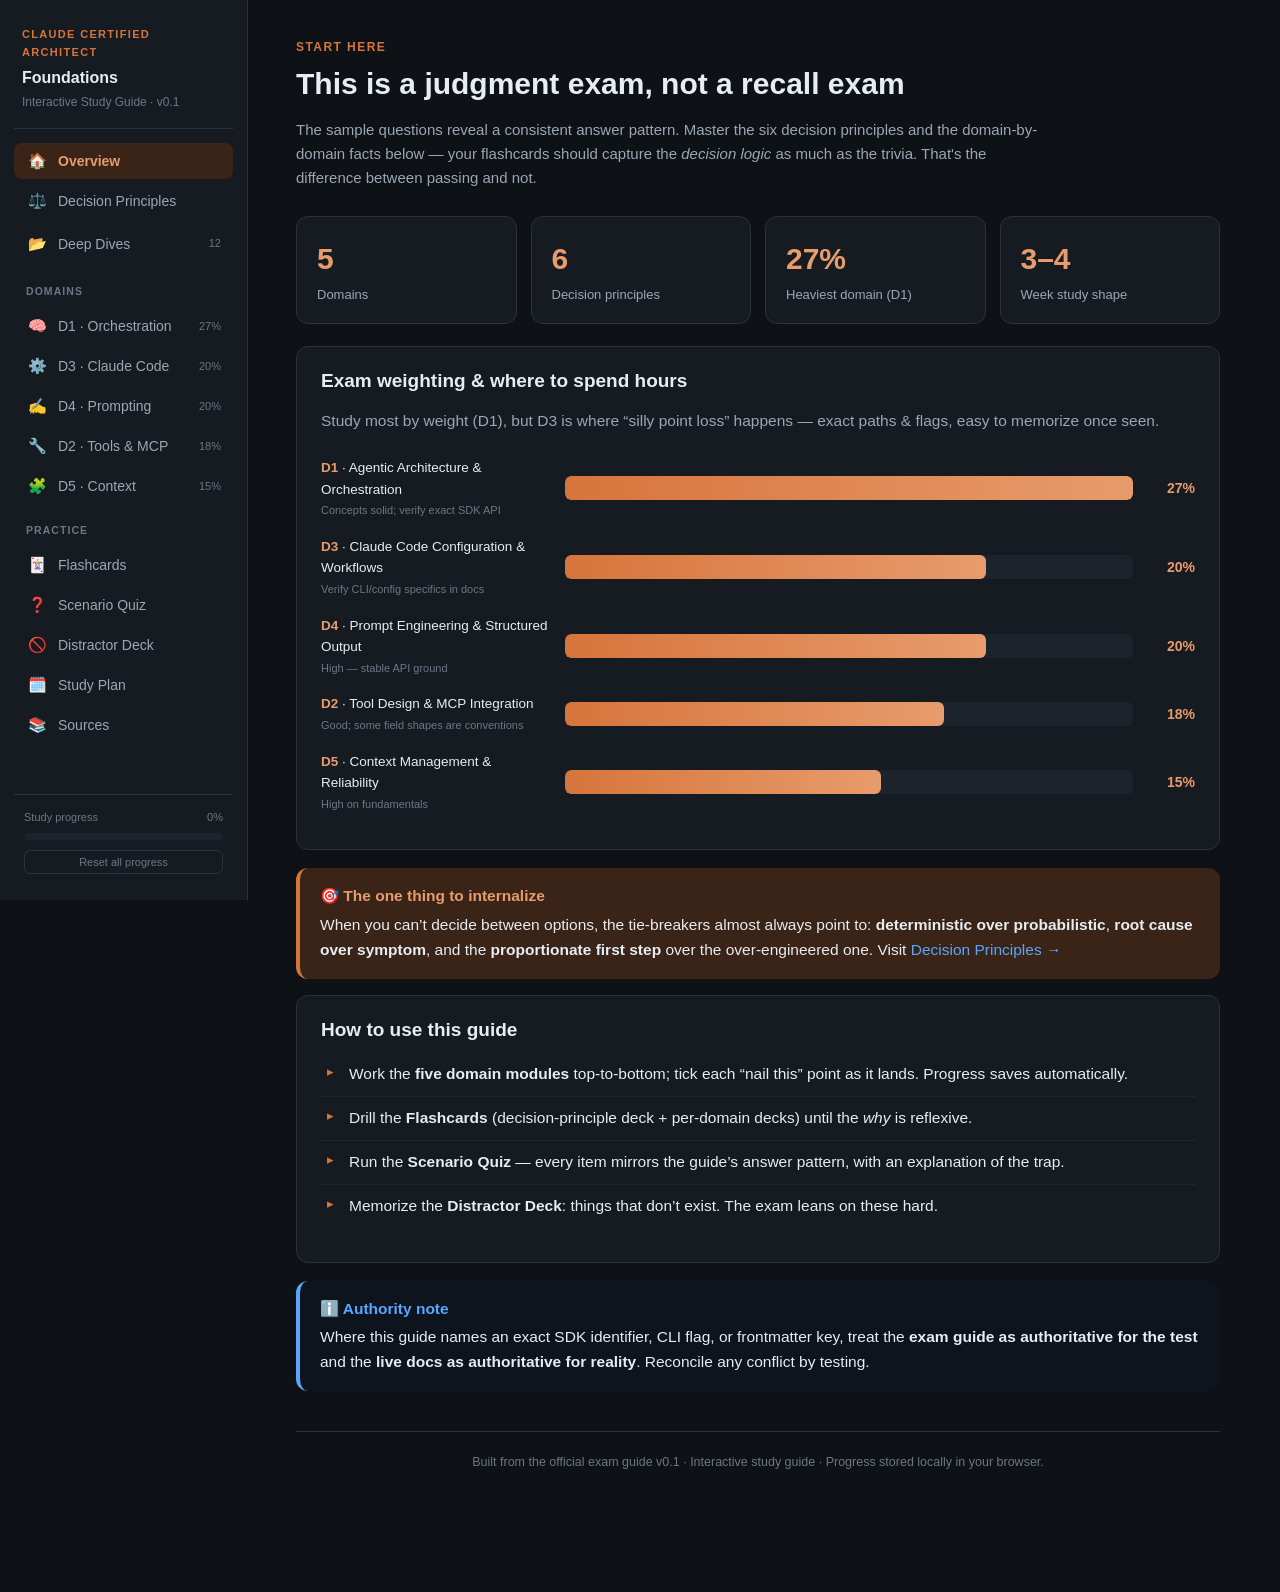
==== index.html @ 4b41d359 "Interactive CCA Foundations study guide + 12 deep-dive pages Single-page guide (overview, 6 decision" ====
<!DOCTYPE html>
<html lang="en">
<head>
<meta charset="UTF-8">
<meta name="viewport" content="width=device-width, initial-scale=1.0">
<title>Claude Certified Architect — Foundations · Interactive Study Guide</title>
<style>
  :root{
    --bg:#0e1116; --panel:#161b22; --panel-2:#1c232d; --border:#2a323d;
    --txt:#e6edf3; --muted:#9aa7b5; --dim:#6b7785;
    --accent:#d6753b; --accent-2:#e89b6c; --accent-soft:#3a2417;
    --good:#3fb950; --good-soft:#12251a; --bad:#f85149; --bad-soft:#2a1416;
    --blue:#58a6ff; --purple:#bc8cff; --yellow:#e3b341;
    --radius:12px; --shadow:0 8px 30px rgba(0,0,0,.35);
    --mono:ui-monospace,"SF Mono",Menlo,Consolas,monospace;
    --sans:-apple-system,BlinkMacSystemFont,"Segoe UI",Roboto,Helvetica,Arial,sans-serif;
  }
  *{box-sizing:border-box}
  html{scroll-behavior:smooth}
  body{margin:0;background:var(--bg);color:var(--txt);font-family:var(--sans);line-height:1.6;font-size:15.5px}
  code,kbd{font-family:var(--mono);font-size:.86em;background:var(--panel-2);border:1px solid var(--border);
    padding:1px 6px;border-radius:6px;color:var(--accent-2)}
  a{color:var(--blue);text-decoration:none}
  a:hover{text-decoration:underline}
  h1,h2,h3{line-height:1.25;margin:0}

  /* ---------- Layout ---------- */
  .wrap{display:grid;grid-template-columns:248px 1fr;min-height:100vh}
  /* Sidebar */
  .sidebar{position:sticky;top:0;height:100vh;overflow-y:auto;background:var(--panel);
    border-right:1px solid var(--border);padding:22px 14px;display:flex;flex-direction:column;gap:4px}
  .brand{padding:4px 8px 16px;border-bottom:1px solid var(--border);margin-bottom:10px}
  .brand .k{font-size:11px;letter-spacing:.12em;text-transform:uppercase;color:var(--accent);font-weight:700}
  .brand .t{font-size:16px;font-weight:700;margin-top:4px}
  .brand .s{font-size:12px;color:var(--dim);margin-top:2px}
  .navbtn{display:flex;align-items:center;gap:10px;width:100%;text-align:left;background:none;border:none;
    color:var(--muted);padding:9px 12px;border-radius:8px;cursor:pointer;font-size:14px;font-family:inherit;
    transition:.15s}
  .navbtn:hover{background:var(--panel-2);color:var(--txt)}
  .navbtn.active{background:var(--accent-soft);color:var(--accent-2);font-weight:600}
  .navbtn .ic{width:22px;text-align:center;font-size:15px}
  .navbtn .wt{margin-left:auto;font-size:11px;color:var(--dim);font-variant-numeric:tabular-nums}
  .navgroup{font-size:10.5px;letter-spacing:.1em;text-transform:uppercase;color:var(--dim);
    padding:14px 12px 4px;font-weight:700}
  .progress-mini{margin-top:auto;padding:14px 10px 4px;border-top:1px solid var(--border)}
  .progress-mini .lbl{font-size:11px;color:var(--dim);display:flex;justify-content:space-between;margin-bottom:6px}
  .bar{height:7px;background:var(--panel-2);border-radius:99px;overflow:hidden}
  .bar > i{display:block;height:100%;width:0;background:linear-gradient(90deg,var(--accent),var(--accent-2));
    border-radius:99px;transition:width .4s}
  .resetbtn{margin-top:10px;width:100%;font-size:11px;color:var(--dim);background:none;border:1px solid var(--border);
    border-radius:6px;padding:5px;cursor:pointer}
  .resetbtn:hover{color:var(--bad);border-color:var(--bad)}

  /* Main */
  .main{padding:38px 48px 120px;max-width:1020px}
  .view{display:none;animation:fade .25s ease}
  .view.active{display:block}
  @keyframes fade{from{opacity:0;transform:translateY(6px)}to{opacity:1;transform:none}}

  .pagehead{margin-bottom:26px}
  .pagehead .eyebrow{color:var(--accent);font-size:12px;font-weight:700;letter-spacing:.12em;text-transform:uppercase}
  .pagehead h1{font-size:30px;margin:8px 0 6px}
  .pagehead p{color:var(--muted);max-width:760px;font-size:15px}

  .card{background:var(--panel);border:1px solid var(--border);border-radius:var(--radius);padding:22px 24px;margin-bottom:18px}
  .card h2{font-size:19px;margin-bottom:4px}
  .card h3{font-size:15px;margin:18px 0 8px;color:var(--accent-2)}
  .card p{color:var(--txt)}
  .lead{color:var(--muted)!important}

  ul.clean{list-style:none;padding:0;margin:12px 0}
  ul.clean li{padding:9px 0 9px 28px;position:relative;border-bottom:1px solid rgba(42,50,61,.5)}
  ul.clean li:last-child{border-bottom:none}
  ul.clean li::before{content:"▸";position:absolute;left:6px;color:var(--accent);font-size:13px;top:9px}

  .tag{display:inline-block;font-size:11px;font-weight:700;padding:3px 9px;border-radius:99px;
    text-transform:uppercase;letter-spacing:.04em;vertical-align:middle}
  .tag.good{background:var(--good-soft);color:var(--good)}
  .tag.bad{background:var(--bad-soft);color:var(--bad)}
  .tag.acc{background:var(--accent-soft);color:var(--accent-2)}
  .tag.blue{background:#10243d;color:var(--blue)}

  /* Hero / home */
  .hero-grid{display:grid;grid-template-columns:repeat(auto-fit,minmax(200px,1fr));gap:14px;margin:22px 0}
  .stat{background:var(--panel);border:1px solid var(--border);border-radius:var(--radius);padding:18px 20px}
  .stat .n{font-size:30px;font-weight:800;color:var(--accent-2)}
  .stat .l{color:var(--muted);font-size:13px;margin-top:2px}

  /* weighting bars */
  .weights{margin:6px 0}
  .wrow{display:grid;grid-template-columns:230px 1fr 48px;align-items:center;gap:14px;padding:8px 0}
  .wrow .name{font-size:13.5px}
  .wrow .name b{color:var(--accent-2)}
  .wbar{height:24px;background:var(--panel-2);border-radius:6px;overflow:hidden;position:relative}
  .wbar > i{display:block;height:100%;background:linear-gradient(90deg,var(--accent),var(--accent-2));border-radius:6px}
  .wrow .pct{text-align:right;font-weight:700;color:var(--accent-2);font-variant-numeric:tabular-nums;font-size:14px}
  .conf{font-size:11px;color:var(--dim);margin-top:2px}

  /* callouts */
  .callout{border-radius:var(--radius);padding:16px 18px 16px 20px;margin:16px 0;border-left:4px solid;position:relative}
  .callout .h{font-weight:700;margin-bottom:4px;display:flex;align-items:center;gap:8px}
  .callout.tip{background:var(--good-soft);border-color:var(--good)}
  .callout.tip .h{color:var(--good)}
  .callout.warn{background:var(--bad-soft);border-color:var(--bad)}
  .callout.warn .h{color:var(--bad)}
  .callout.note{background:#10243d33;border-color:var(--blue)}
  .callout.note .h{color:var(--blue)}
  .callout.key{background:var(--accent-soft);border-color:var(--accent)}
  .callout.key .h{color:var(--accent-2)}

  /* principle cards */
  .principle{display:flex;gap:16px;background:var(--panel);border:1px solid var(--border);border-radius:var(--radius);
    padding:18px 20px;margin-bottom:14px;transition:.18s;cursor:default}
  .principle:hover{border-color:var(--accent);transform:translateX(3px)}
  .principle .num{flex:none;width:42px;height:42px;border-radius:11px;background:var(--accent-soft);color:var(--accent-2);
    display:grid;place-items:center;font-weight:800;font-size:18px}
  .principle .body h3{font-size:16px;margin-bottom:5px}
  .principle .body p{color:var(--muted);font-size:14px}
  .principle .body .vs{margin-top:8px;font-size:13px}
  .vs .y{color:var(--good)}.vs .n{color:var(--bad)}

  /* checkbox list */
  .check{display:flex;align-items:flex-start;gap:11px;padding:11px 14px;border-radius:9px;cursor:pointer;
    transition:.12s;border:1px solid transparent}
  .check:hover{background:var(--panel-2)}
  .check input{appearance:none;width:19px;height:19px;border:2px solid var(--border);border-radius:5px;flex:none;
    margin-top:2px;cursor:pointer;position:relative;transition:.15s}
  .check input:checked{background:var(--accent);border-color:var(--accent)}
  .check input:checked::after{content:"✓";position:absolute;color:#fff;font-size:13px;font-weight:800;
    left:2.5px;top:-2px}
  .check span{font-size:14px}
  .check input:checked ~ span{color:var(--dim);text-decoration:line-through}

  /* Flashcards */
  .fc-stage{perspective:1600px;margin:18px auto;max-width:640px}
  .fc{position:relative;height:300px;cursor:pointer;transition:transform .5s;transform-style:preserve-3d}
  .fc.flipped{transform:rotateY(180deg)}
  .fc .face{position:absolute;inset:0;backface-visibility:hidden;border-radius:16px;padding:30px;
    display:flex;flex-direction:column;justify-content:center;border:1px solid var(--border);box-shadow:var(--shadow)}
  .fc .front{background:var(--panel)}
  .fc .back{background:linear-gradient(160deg,var(--panel-2),#13211c);transform:rotateY(180deg)}
  .fc .qlabel{font-size:11px;letter-spacing:.12em;text-transform:uppercase;font-weight:700;margin-bottom:14px}
  .fc .front .qlabel{color:var(--accent)}
  .fc .back .qlabel{color:var(--good)}
  .fc .qtext{font-size:19px;font-weight:600}
  .fc .atext{font-size:16.5px;color:var(--txt)}
  .fc .hint{position:absolute;bottom:16px;right:22px;font-size:11px;color:var(--dim)}
  .fc-controls{display:flex;align-items:center;justify-content:center;gap:14px;margin-top:18px}
  .fc-controls button{background:var(--panel);border:1px solid var(--border);color:var(--txt);
    padding:9px 18px;border-radius:9px;cursor:pointer;font-size:14px;font-family:inherit;transition:.15s}
  .fc-controls button:hover{border-color:var(--accent);color:var(--accent-2)}
  .fc-counter{font-variant-numeric:tabular-nums;color:var(--muted);font-size:14px;min-width:70px;text-align:center}
  .deck-picker{display:flex;flex-wrap:wrap;gap:8px;margin-bottom:6px;justify-content:center}
  .deck-picker button{background:var(--panel-2);border:1px solid var(--border);color:var(--muted);
    padding:6px 14px;border-radius:99px;cursor:pointer;font-size:13px;font-family:inherit}
  .deck-picker button.active{background:var(--accent-soft);color:var(--accent-2);border-color:var(--accent)}

  /* Quiz */
  .q{background:var(--panel);border:1px solid var(--border);border-radius:var(--radius);padding:20px 22px;margin-bottom:16px}
  .q .scenario{font-size:11px;color:var(--accent);font-weight:700;letter-spacing:.06em;text-transform:uppercase;margin-bottom:8px}
  .q .stem{font-size:15.5px;font-weight:600;margin-bottom:14px}
  .opt{display:block;width:100%;text-align:left;background:var(--panel-2);border:1px solid var(--border);
    color:var(--txt);padding:12px 16px;border-radius:9px;margin-bottom:9px;cursor:pointer;font-size:14px;
    font-family:inherit;transition:.13s}
  .opt:hover{border-color:var(--accent)}
  .opt.correct{background:var(--good-soft);border-color:var(--good);color:#9be0a8}
  .opt.wrong{background:var(--bad-soft);border-color:var(--bad);color:#f3a39e}
  .opt:disabled{cursor:default}
  .explain{margin-top:10px;padding:13px 16px;border-radius:9px;background:var(--accent-soft);
    border-left:3px solid var(--accent);font-size:13.5px;color:var(--accent-2);display:none}
  .explain.show{display:block}
  .explain b{color:var(--txt)}
  .quiz-score{position:sticky;top:14px;z-index:5;background:var(--panel);border:1px solid var(--accent);
    border-radius:10px;padding:10px 18px;display:inline-block;font-weight:700;margin-bottom:18px}

  /* table */
  table{width:100%;border-collapse:collapse;margin:12px 0;font-size:14px}
  th,td{text-align:left;padding:10px 12px;border-bottom:1px solid var(--border)}
  th{color:var(--dim);font-size:11px;text-transform:uppercase;letter-spacing:.06em}
  tbody tr:hover{background:var(--panel-2)}

  .src{display:flex;gap:12px;align-items:center;padding:11px 0;border-bottom:1px solid var(--border)}
  .src:last-child{border:none}
  .src .ic{font-size:18px}
  .src .meta{font-size:12px;color:var(--dim)}

  .footer{color:var(--dim);font-size:12.5px;text-align:center;margin-top:40px;padding-top:20px;border-top:1px solid var(--border)}

  .pill{display:inline-block;background:var(--panel-2);border:1px solid var(--border);border-radius:99px;
    padding:3px 11px;font-size:12px;color:var(--muted);margin:3px 4px 3px 0}

  @media(max-width:840px){
    .wrap{grid-template-columns:1fr}
    .sidebar{position:static;height:auto;flex-direction:row;flex-wrap:wrap;border-right:none;border-bottom:1px solid var(--border)}
    .brand,.progress-mini{width:100%}
    .progress-mini{margin-top:10px}
    .main{padding:24px 20px 80px}
  }
</style>
</head>
<body>
<div class="wrap">
  <!-- ============ SIDEBAR ============ -->
  <nav class="sidebar">
    <div class="brand">
      <div class="k">Claude Certified Architect</div>
      <div class="t">Foundations</div>
      <div class="s">Interactive Study Guide · v0.1</div>
    </div>

    <button class="navbtn active" data-view="home"><span class="ic">🏠</span> Overview</button>
    <button class="navbtn" data-view="principles"><span class="ic">⚖️</span> Decision Principles</button>
    <a class="navbtn" href="deep-dives.html"><span class="ic">📂</span> Deep Dives <span class="wt">12</span></a>

    <div class="navgroup">Domains</div>
    <button class="navbtn" data-view="d1"><span class="ic">🧠</span> D1 · Orchestration <span class="wt">27%</span></button>
    <button class="navbtn" data-view="d3"><span class="ic">⚙️</span> D3 · Claude Code <span class="wt">20%</span></button>
    <button class="navbtn" data-view="d4"><span class="ic">✍️</span> D4 · Prompting <span class="wt">20%</span></button>
    <button class="navbtn" data-view="d2"><span class="ic">🔧</span> D2 · Tools &amp; MCP <span class="wt">18%</span></button>
    <button class="navbtn" data-view="d5"><span class="ic">🧩</span> D5 · Context <span class="wt">15%</span></button>

    <div class="navgroup">Practice</div>
    <button class="navbtn" data-view="flash"><span class="ic">🃏</span> Flashcards</button>
    <button class="navbtn" data-view="quiz"><span class="ic">❓</span> Scenario Quiz</button>
    <button class="navbtn" data-view="distractors"><span class="ic">🚫</span> Distractor Deck</button>
    <button class="navbtn" data-view="plan"><span class="ic">🗓️</span> Study Plan</button>
    <button class="navbtn" data-view="sources"><span class="ic">📚</span> Sources</button>

    <div class="progress-mini">
      <div class="lbl"><span>Study progress</span><span id="pctText">0%</span></div>
      <div class="bar"><i id="progBar"></i></div>
      <button class="resetbtn" id="resetBtn">Reset all progress</button>
    </div>
  </nav>

  <!-- ============ MAIN ============ -->
  <main class="main">

    <!-- ===== HOME ===== -->
    <section class="view active" id="view-home">
      <div class="pagehead">
        <div class="eyebrow">Start here</div>
        <h1>This is a judgment exam, not a recall exam</h1>
        <p>The sample questions reveal a consistent answer pattern. Master the six decision principles
           and the domain-by-domain facts below — your flashcards should capture the <em>decision logic</em>
           as much as the trivia. That's the difference between passing and not.</p>
      </div>

      <div class="hero-grid">
        <div class="stat"><div class="n">5</div><div class="l">Domains</div></div>
        <div class="stat"><div class="n">6</div><div class="l">Decision principles</div></div>
        <div class="stat"><div class="n">27%</div><div class="l">Heaviest domain (D1)</div></div>
        <div class="stat"><div class="n">3–4</div><div class="l">Week study shape</div></div>
      </div>

      <div class="card">
        <h2>Exam weighting &amp; where to spend hours</h2>
        <p class="lead">Study most by weight (D1), but D3 is where “silly point loss” happens — exact paths &amp; flags, easy to memorize once seen.</p>
        <div class="weights" id="weights"></div>
      </div>

      <div class="callout key">
        <div class="h">🎯 The one thing to internalize</div>
        When you can’t decide between options, the tie-breakers almost always point to:
        <b>deterministic over probabilistic</b>, <b>root cause over symptom</b>, and the
        <b>proportionate first step</b> over the over-engineered one. Visit
        <a href="#" data-jump="principles">Decision Principles →</a>
      </div>

      <div class="card">
        <h2>How to use this guide</h2>
        <ul class="clean">
          <li>Work the <b>five domain modules</b> top-to-bottom; tick each “nail this” point as it lands. Progress saves automatically.</li>
          <li>Drill the <b>Flashcards</b> (decision-principle deck + per-domain decks) until the <em>why</em> is reflexive.</li>
          <li>Run the <b>Scenario Quiz</b> — every item mirrors the guide’s answer pattern, with an explanation of the trap.</li>
          <li>Memorize the <b>Distractor Deck</b>: things that don’t exist. The exam leans on these hard.</li>
        </ul>
      </div>

      <div class="callout note">
        <div class="h">ℹ️ Authority note</div>
        Where this guide names an exact SDK identifier, CLI flag, or frontmatter key, treat the
        <b>exam guide as authoritative for the test</b> and the <b>live docs as authoritative for reality</b>.
        Reconcile any conflict by testing.
      </div>
    </section>

    <!-- ===== PRINCIPLES ===== -->
    <section class="view" id="view-principles">
      <div class="pagehead">
        <div class="eyebrow">The answer key behind the answer key</div>
        <h1>The Six Decision Principles</h1>
        <p>When two options both look defensible, these tie-breakers resolve the exam. Make a dedicated flashcard deck out of exactly these.</p>
      </div>
      <div id="principleList"></div>

      <div class="callout warn">
        <div class="h">🚫 Repeatedly rejected by the exam</div>
        “Have the model rate its confidence 1–10” and “escalate on negative sentiment.”
        <b>Self-reported confidence and sentiment are unreliable proxies</b> — never the right answer.
      </div>
    </section>

    <!-- ===== D1 ===== -->
    <section class="view" id="view-d1">
      <div class="pagehead">
        <div class="eyebrow">Domain 1 · 27% · Agent SDK</div>
        <h1>Agentic Architecture &amp; Orchestration</h1>
        <p>The heaviest domain and the biggest conceptual lift. Maps to Customer Support Agent, Multi-Agent Research, and Developer Productivity scenarios.</p>
      </div>

      <div class="card">
        <h2>Read / do</h2>
        <ul class="clean">
          <li>Claude Agent SDK overview + TS or Python SDK reference. Focus: the agentic loop, <code>stop_reason</code> (<code>"tool_use"</code> vs <code>"end_turn"</code>), appending tool results to history, spawning subagents via the <b>Task</b> tool, <code>AgentDefinition</code>, hooks (e.g. <code>PostToolUse</code>), session resumption / <code>fork_session</code>.</li>
          <li>“Building Effective Agents” for the <em>why</em>: workflows vs. agents, prompt chaining vs. dynamic decomposition, coordinator / orchestrator-worker patterns.</li>
        </ul>
      </div>

      <div class="card">
        <h2>Nail these exam points <span class="tag acc">tick as mastered</span></h2>
        <div data-checklist="d1"></div>
      </div>

      <div class="callout key">
        <div class="h">📂 Deep dives — code &amp; demos</div>
        <a href="stop-reason.html">The agentic loop &amp; stop_reason →</a> ·
        <a href="subagents.html">Subagents &amp; coordinator pattern →</a> ·
        <a href="hooks-gates.html">Deterministic gates &amp; hooks →</a>
      </div>

      <div class="callout note">
        <div class="h">🧪 Confidence calibration</div>
        Concepts are solid &amp; stable. The <b>exact SDK identifiers</b> — <code>AgentDefinition</code> shape,
        <code>fork_session</code>, the <code>allowedTools ⊇ "Task"</code> requirement, hook timing — are what to
        verify in current SDK docs. Don’t trust recall on signatures.
      </div>
    </section>

    <!-- ===== D3 ===== -->
    <section class="view" id="view-d3">
      <div class="pagehead">
        <div class="eyebrow">Domain 3 · 20% · Claude Code</div>
        <h1>Claude Code Configuration &amp; Workflows</h1>
        <p>Mostly memorizable facts — the highest ROI per hour. Build dense flashcards on the “where does this file go” set.</p>
      </div>

      <div class="card">
        <h2>The “where does this file go” map</h2>
        <table>
          <thead><tr><th>Thing</th><th>Location</th><th>Scope</th></tr></thead>
          <tbody>
            <tr><td>User memory</td><td><code>~/.claude/CLAUDE.md</code></td><td><span class="tag bad">NOT version-controlled</span></td></tr>
            <tr><td>Project memory</td><td><code>.claude/CLAUDE.md</code> or root</td><td><span class="tag good">Shared</span></td></tr>
            <tr><td>Path-specific rules</td><td><code>.claude/rules/*.md</code> + YAML <code>paths</code> glob</td><td>Loads only on matching files</td></tr>
            <tr><td>Team slash command</td><td><code>.claude/commands/</code></td><td><span class="tag good">Shared</span></td></tr>
            <tr><td>Personal slash command</td><td><code>~/.claude/commands/</code></td><td>Personal</td></tr>
            <tr><td>Skill</td><td><code>.claude/skills/</code> + SKILL.md</td><td>On-demand</td></tr>
          </tbody>
        </table>
      </div>

      <div class="card">
        <h2>Nail these exam points <span class="tag acc">tick as mastered</span></h2>
        <div data-checklist="d3"></div>
      </div>

      <div class="callout warn">
        <div class="h">⚠️ Verify the specifics here</div>
        Exact flag names and frontmatter keys are <b>version-sensitive</b>. You know the feature shapes —
        the docs map is your friend, and sample questions Q4, Q6, Q10 are good gut checks.
      </div>

      <div class="callout key">
        <div class="h">📂 Deep dives — code &amp; demos</div>
        <a href="claude-md.html">CLAUDE.md, rules, commands &amp; skills →</a> ·
        <a href="claude-code-ci.html">Claude Code in CI / headless →</a>
      </div>
    </section>

    <!-- ===== D4 ===== -->
    <section class="view" id="view-d4">
      <div class="pagehead">
        <div class="eyebrow">Domain 4 · 20% · Claude API</div>
        <h1>Prompt Engineering &amp; Structured Output</h1>
        <p>Stable API ground — high confidence. Maps to CI/CD and Structured Data Extraction scenarios.</p>
      </div>

      <div class="card">
        <h2>Nail these exam points <span class="tag acc">tick as mastered</span></h2>
        <div data-checklist="d4"></div>
      </div>

      <div class="callout key">
        <div class="h">📦 Batch vs. Sync — memorize the line</div>
        <b>Message Batches API:</b> 50% cheaper · up to 24h · <b>no latency SLA</b> · <b>no multi-turn tool calling</b> ·
        <code>custom_id</code> to correlate. → Overnight / weekly work.<br>
        <b>Sync API:</b> blocking pre-merge checks where you need the answer now.
      </div>

      <div class="callout tip">
        <div class="h">✅ The schema-validity nuance</div>
        <code>tool_use</code> + JSON schema eliminates <b>syntax</b> errors — <b>not semantic</b> ones
        (totals that don’t sum). Retry-with-error-feedback fixes structural errors, but <b>cannot</b>
        conjure info that’s simply absent from the source.
      </div>

      <div class="callout key">
        <div class="h">📂 Deep dives — code &amp; demos</div>
        <a href="structured-output.html">Structured output &amp; extraction →</a> ·
        <a href="batches.html">Message Batches API →</a> ·
        <a href="prompt-engineering.html">Prompt engineering for judgment →</a>
      </div>
    </section>

    <!-- ===== D2 ===== -->
    <section class="view" id="view-d2">
      <div class="pagehead">
        <div class="eyebrow">Domain 2 · 18% · MCP + Agent SDK</div>
        <h1>Tool Design &amp; MCP Integration</h1>
        <p>Maps to Support Agent and Developer Productivity scenarios.</p>
      </div>

      <div class="card">
        <h2>Nail these exam points <span class="tag acc">tick as mastered</span></h2>
        <div data-checklist="d2"></div>
      </div>

      <div class="callout key">
        <div class="h">🔧 Built-in tool reflexes</div>
        <b>Grep</b> = content search · <b>Glob</b> = path patterns · <b>Edit</b> = unique-match edits,
        with <b>Read + Write</b> fallback when matches aren’t unique.
      </div>

      <div class="callout note">
        <div class="h">ℹ️ Field-name caveat</div>
        Exact error-field names (<code>errorCategory</code>, <code>isRetryable</code>, <code>retriable</code>)
        appear to be the guide’s <b>illustrative convention</b> — memorize for the exam, but don’t assume
        they’re mandated spec fields.
      </div>

      <div class="callout key">
        <div class="h">📂 Deep dives — code &amp; demos</div>
        <a href="tool-design.html">Tool design: descriptions, tool_choice &amp; errors →</a> ·
        <a href="mcp.html">MCP integration →</a>
      </div>
    </section>

    <!-- ===== D5 ===== -->
    <section class="view" id="view-d5">
      <div class="pagehead">
        <div class="eyebrow">Domain 5 · 15% · Cross-cutting</div>
        <h1>Context Management &amp; Reliability</h1>
        <p>Rarely standalone — it threads through the support, research, and extraction scenarios.</p>
      </div>

      <div class="card">
        <h2>Nail these exam points <span class="tag acc">tick as mastered</span></h2>
        <div data-checklist="d5"></div>
      </div>

      <div class="callout key">
        <div class="h">🧭 Escalate when… (not when…)</div>
        <span class="tag good">DO</span> honor explicit human requests immediately · escalate on policy gaps /
        ambiguity · escalate on inability to progress · ask for more identifiers on multiple matches.<br>
        <span class="tag bad">DON’T</span> escalate on sentiment · don’t escalate on self-reported confidence · don’t guess on ambiguous identity.
      </div>

      <div class="callout key">
        <div class="h">📂 Deep dives — code &amp; demos</div>
        <a href="context-management.html">Context management →</a> ·
        <a href="reliability.html">Escalation, errors &amp; provenance →</a>
      </div>
    </section>

    <!-- ===== FLASHCARDS ===== -->
    <section class="view" id="view-flash">
      <div class="pagehead">
        <div class="eyebrow">Practice</div>
        <h1>Flashcards</h1>
        <p>Click the card (or press <kbd>Space</kbd>) to flip. <kbd>←</kbd> / <kbd>→</kbd> to navigate. Decks map to the decision principles and each domain.</p>
      </div>
      <div class="deck-picker" id="deckPicker"></div>
      <div class="fc-stage">
        <div class="fc" id="fc">
          <div class="face front">
            <div class="qlabel">Scenario / Prompt</div>
            <div class="qtext" id="fcQ"></div>
            <div class="hint">click to flip</div>
          </div>
          <div class="face back">
            <div class="qlabel">Best action / Answer</div>
            <div class="atext" id="fcA"></div>
            <div class="hint">click to flip back</div>
          </div>
        </div>
      </div>
      <div class="fc-controls">
        <button id="fcPrev">← Prev</button>
        <span class="fc-counter" id="fcCount"></span>
        <button id="fcNext">Next →</button>
      </div>
    </section>

    <!-- ===== QUIZ ===== -->
    <section class="view" id="view-quiz">
      <div class="pagehead">
        <div class="eyebrow">Practice</div>
        <h1>Scenario Quiz</h1>
        <p>Each item mirrors the exam’s answer pattern. Pick an option to see whether it holds — and <em>why the distractors fail</em>.</p>
      </div>
      <div class="quiz-score" id="quizScore">Score: 0 / 0</div>
      <div id="quizList"></div>
    </section>

    <!-- ===== DISTRACTORS ===== -->
    <section class="view" id="view-distractors">
      <div class="pagehead">
        <div class="eyebrow">Practice</div>
        <h1>Distractor Deck — “what doesn’t exist”</h1>
        <p>The exam leans on these hard. If an option references one of these, it’s almost certainly the trap.</p>
      </div>
      <div class="card" id="distractorList"></div>
    </section>

    <!-- ===== PLAN ===== -->
    <section class="view" id="view-plan">
      <div class="pagehead">
        <div class="eyebrow">Sequence</div>
        <h1>Suggested 3–4 Week Shape</h1>
        <p>Start on stable ground (D4/D5), then climb the conceptual lift (D1/D2), then hammer the memorizable details (D3), then integrate &amp; test.</p>
      </div>
      <div id="planList"></div>
      <div class="card">
        <h2>How to build flashcards that map to this exam</h2>
        <ul class="clean">
          <li>One card per task-statement “Skills in” bullet, phrased as <b>scenario → best action</b>.</li>
          <li>A dedicated deck for the <b>six decision principles</b>.</li>
          <li>A deck of <b>“what doesn’t exist / is the distractor”</b> facts.</li>
        </ul>
      </div>
    </section>

    <!-- ===== SOURCES ===== -->
    <section class="view" id="view-sources">
      <div class="pagehead">
        <div class="eyebrow">Read these, not blog approximations</div>
        <h1>Canonical Sources</h1>
        <p>Anthropic publishes docs maps — treat them as the index. Paths shift; if a deep link 404s, start from the map.</p>
      </div>
      <div class="card" id="sourceList"></div>
      <div class="callout note">
        <div class="h">🤝 Honesty note from the plan</div>
        These maps are the right entry points, but the SDK/CLI surface evolves. Where this plan names a
        specific flag or frontmatter key, treat the guide as exam-authoritative and the live docs as
        reality-authoritative; reconcile any conflict by testing.
      </div>
    </section>

    <div class="footer">
      Built from the official exam guide v0.1 · Interactive study guide · Progress stored locally in your browser.
    </div>
  </main>
</div>

<script>
/* ============================ DATA ============================ */
const WEIGHTS = [
  {name:"D1 · Agentic Architecture & Orchestration", pct:27, conf:"Concepts solid; verify exact SDK API"},
  {name:"D3 · Claude Code Configuration & Workflows", pct:20, conf:"Verify CLI/config specifics in docs"},
  {name:"D4 · Prompt Engineering & Structured Output", pct:20, conf:"High — stable API ground"},
  {name:"D2 · Tool Design & MCP Integration", pct:18, conf:"Good; some field shapes are conventions"},
  {name:"D5 · Context Management & Reliability", pct:15, conf:"High on fundamentals"},
];

const PRINCIPLES = [
  {t:"Deterministic over probabilistic for critical logic",
   d:"When a business rule MUST hold (verify customer before refund, block refunds over a threshold), the answer is a programmatic gate / hook — prompt-based compliance has a non-zero failure rate.",
   y:"programmatic gate / hook", n:"“improve the prompt” / “add few-shot examples”"},
  {t:"Fix the root cause, not the symptom",
   d:"If the coordinator decomposed the topic badly, the bug is the coordinator — not the subagents that executed their (wrong) assignments correctly.",
   y:"fix the coordinator’s decomposition", n:"patch the subagents"},
  {t:"Proportionate first step beats over-engineering",
   d:"When the immediate problem is inadequate tool descriptions, expanding the descriptions wins.",
   y:"expand the tool descriptions", n:"build a routing classifier / train a model / consolidate tools"},
  {t:"Match the tool/API to the actual problem",
   d:"Batch API for latency-tolerant overnight work; sync API for blocking pre-merge checks. A bigger context window does NOT fix attention dilution — splitting passes does.",
   y:"right API for the latency profile", n:"bigger context window to fix attention"},
  {t:"Least privilege / scoped tools",
   d:"Give each agent only the tools its role needs; too many tools degrades selection reliability.",
   y:"scope tools per role", n:"hand every agent every tool"},
  {t:"Self-reported confidence & sentiment are unreliable proxies",
   d:"The exam repeatedly rejects “have the model rate its confidence 1–10” and “escalate on negative sentiment.”",
   y:"calibrated, field-level confidence on labeled sets", n:"model self-rated confidence / sentiment triggers"},
];

const CHECKLISTS = {
  d1:[
    "Loop control is driven by stop_reason — NOT by parsing assistant text, NOT by arbitrary iteration caps (both named anti-patterns).",
    "Hub-and-spoke: subagents have isolated context and do NOT inherit the coordinator's history — context must be passed explicitly in the prompt.",
    "Coordinator should dynamically select subagents, not always run the full pipeline. Narrow decomposition → incomplete coverage (the “creative industries = only visual arts” trap).",
    "Parallel subagents = multiple Task calls in a single response.",
    "Programmatic enforcement (hooks / prerequisite gates) for deterministic compliance vs. prompt guidance for probabilistic.",
    "Plan mode for architectural / multi-file / multiple-valid-approach work; direct execution for well-scoped single changes.",
  ],
  d2:[
    "Tool descriptions are the primary tool-selection mechanism. Minimal descriptions → misrouting.",
    "First fix for two confusable tools = better descriptions (inputs, example queries, edge cases, when-vs-when-not) before few-shot, routing layers, or consolidation.",
    "Too many tools (18 vs 4–5) degrades selection — scope tools per agent role.",
    "Structured errors: distinguish transient / validation / business / permission; retryable vs not; never collapse to generic “operation failed.”",
    "Distinguish access failure vs. a valid empty result.",
    "Built-ins: Grep = content, Glob = paths, Edit = unique-match (Read+Write fallback when matches aren't unique).",
    "Prefer existing community MCP servers for standard integrations (e.g. Jira); custom only for team-specific needs.",
    "MCP resources = content catalogs that reduce exploratory calls; use isError pattern; scope servers.",
    "Claude Code MCP: .mcp.json (project) vs ~/.claude.json (user); ${ENV_VAR} expansion for secrets.",
  ],
  d3:[
    "CLAUDE.md hierarchy: user (~/.claude/CLAUDE.md) is NOT shared via version control — the classic “new teammate didn't get the rules” bug.",
    "@import to keep CLAUDE.md modular; .claude/rules/ for topic-split rules.",
    "Path-specific rules: .claude/rules/ files with YAML frontmatter `paths` globs load only when editing matching files — beats per-directory CLAUDE.md for conventions spanning many dirs (e.g. **/*.test.tsx).",
    "Slash commands: .claude/commands/ (project, shared) vs ~/.claude/commands/ (personal). A team /review → project dir.",
    "Skills: .claude/skills/ with SKILL.md frontmatter — context: fork (isolate verbose output), allowed-tools, argument-hint. Skill = on-demand; CLAUDE.md = always-loaded.",
    "CI: -p / --print for non-interactive (fixes the “job hangs” question).",
    "CI: --output-format json + --json-schema for parseable findings; an independent review instance beats self-review.",
    "/memory shows which memory files loaded; /compact reduces context; --resume; Explore subagent for verbose discovery.",
  ],
  d4:[
    "Explicit criteria beat vague instructions: “flag only when claimed behavior contradicts actual code” >> “be conservative” / “only high-confidence.”",
    "Few-shot is the go-to for consistent formatting and ambiguous-case judgment; 2–4 targeted examples that show reasoning for the choice.",
    "tool_use + JSON schema = reliable schema-valid output (eliminates SYNTAX errors, NOT semantic ones like totals that don't sum).",
    "Make uncertain fields nullable/optional so the model returns null instead of fabricating. Use enums with “other” + detail for extensibility.",
    "Retry-with-error-feedback works for format/structural errors; does NOT work when the info is simply absent from the source.",
    "Message Batches API: 50% cheaper, up to 24h, no latency SLA, no multi-turn tool calling, custom_id to correlate. Batch = overnight; sync = blocking pre-merge.",
    "Multi-pass / independent-instance review beats single-pass on big PRs (attention dilution); a bigger context window does NOT fix this.",
  ],
  d5:[
    "Lost-in-the-middle: put key findings at the start/end; section headers for the middle.",
    "Don't summarize away numbers, dates, statuses — extract them into a persistent “case facts” block outside summarized history.",
    "Trim verbose tool outputs to relevant fields before they accumulate.",
    "Escalation: honor explicit human requests immediately; escalate on policy gaps / ambiguity / inability to progress — NOT on sentiment or self-reported confidence. Ask for more identifiers on multiple matches.",
    "Error propagation: structured context (failure type, attempted query, partial results, alternatives) up to the coordinator; local recovery for transient failures; never silently suppress, never kill the whole workflow on one failure.",
    "Provenance: preserve claim→source mappings through synthesis; annotate conflicts with attribution; include dates so temporal differences aren't read as contradictions.",
    "Human review: field-level confidence calibrated on labeled sets; stratified sampling; check accuracy by document type and field — aggregate 97% can hide a bad segment.",
  ],
};

const DECKS = {
  principles:{name:"⚖️ Decision Principles", cards:[
    {q:"A refund agent MUST verify the customer and block refunds over $X. How do you enforce it?",a:"A programmatic gate / hook — deterministic. Prompt-based compliance has a non-zero failure rate. NOT “improve the prompt.”"},
    {q:"A multi-agent research run missed whole sub-topics. Where's the bug?",a:"The coordinator's decomposition — fix the root cause. The subagents executed their (wrong) assignments correctly."},
    {q:"Two tools keep getting confused. First fix?",a:"Expand the tool descriptions (proportionate first step) — before routing classifiers, few-shot, or consolidation."},
    {q:"Overnight bulk job vs. blocking pre-merge check — which API each?",a:"Batch API (latency-tolerant, 50% cheaper, ≤24h) overnight; sync API for the blocking pre-merge check."},
    {q:"Attention is diluting on a huge PR review. Fix?",a:"Split into multiple passes / independent instances. A bigger context window does NOT fix attention dilution."},
    {q:"An agent selects the wrong tool among 18. Structural fix?",a:"Least privilege — scope each agent to only the tools its role needs. Too many tools degrades selection."},
    {q:"Proposal: “have the model rate its confidence 1–10” / “escalate on negative sentiment.”",a:"Reject both. Self-reported confidence and sentiment are unreliable proxies."},
  ]},
  d1:{name:"🧠 D1 Orchestration", cards:[
    {q:"What drives the agentic loop's continuation?",a:"stop_reason (\"tool_use\" vs \"end_turn\") — NOT parsing assistant text, NOT arbitrary iteration caps."},
    {q:"Do subagents inherit the coordinator's conversation history?",a:"No. Isolated context — context must be passed explicitly in the subagent's prompt (hub-and-spoke)."},
    {q:"How do you run subagents in parallel?",a:"Multiple Task tool calls in a single response."},
    {q:"Should the coordinator always run the full pipeline of subagents?",a:"No — dynamically select. Always-full or narrow decomposition causes incomplete coverage."},
    {q:"Plan mode vs. direct execution — when each?",a:"Plan mode for architectural / multi-file / multiple-valid-approach work; direct execution for well-scoped single changes."},
    {q:"Which SDK identifiers should you double-check against live docs?",a:"AgentDefinition shape, fork_session, allowedTools ⊇ \"Task\", hook timing (e.g. PostToolUse)."},
  ]},
  d2:{name:"🔧 D2 Tools & MCP", cards:[
    {q:"What is the primary tool-SELECTION mechanism?",a:"The tool descriptions. Minimal descriptions → misrouting."},
    {q:"Grep vs Glob vs Edit?",a:"Grep = content search; Glob = path patterns; Edit = unique-match edits (Read+Write fallback when not unique)."},
    {q:"What's an MCP resource for?",a:"Content catalogs that reduce exploratory tool calls."},
    {q:"Error category that's retryable vs not — name the four buckets.",a:"Transient / validation / business / permission. Never collapse to generic “operation failed.” Distinguish access failure vs. valid empty result."},
    {q:"Need a Jira integration — build custom or reuse?",a:"Prefer existing community MCP servers for standard integrations; custom only for team-specific needs."},
    {q:"Where do MCP project vs user configs live?",a:".mcp.json (project) vs ~/.claude.json (user); ${ENV_VAR} expansion for secrets."},
  ]},
  d3:{name:"⚙️ D3 Claude Code", cards:[
    {q:"New teammate didn't get the rules. Why?",a:"The rules were in user memory (~/.claude/CLAUDE.md), which is NOT version-controlled. Put shared rules in project .claude/CLAUDE.md."},
    {q:"Conventions span many dirs (e.g. all **/*.test.tsx). Best mechanism?",a:".claude/rules/ file with YAML frontmatter `paths` glob — loads only on matching files. Beats per-directory CLAUDE.md."},
    {q:"Team /review command — which directory?",a:"Project: .claude/commands/ (shared). Personal commands go in ~/.claude/commands/."},
    {q:"Skill vs CLAUDE.md — loading model?",a:"Skill = on-demand (.claude/skills/ + SKILL.md, context: fork to isolate verbose output). CLAUDE.md = always-loaded."},
    {q:"A CI job using Claude Code hangs. Fix?",a:"Run non-interactive with -p / --print."},
    {q:"Need machine-parseable CI findings + trustworthy review?",a:"--output-format json + --json-schema; use an independent review instance, not self-review."},
  ]},
  d4:{name:"✍️ D4 Prompting", cards:[
    {q:"Reviewer over-flags. Better instruction?",a:"Explicit criteria: “flag only when claimed behavior contradicts actual code.” Vague “be conservative / only high-confidence” doesn't improve precision."},
    {q:"Best lever for consistent formatting & ambiguous-case judgment?",a:"Few-shot — 2–4 targeted examples that show the reasoning for the choice."},
    {q:"Does tool_use + JSON schema eliminate ALL errors?",a:"Only SYNTAX errors. Semantic errors (totals that don't sum) remain. Make uncertain fields nullable; use enums with “other.”"},
    {q:"When does retry-with-error-feedback NOT help?",a:"When the info is simply absent from the source. It only fixes format/structural errors."},
    {q:"Message Batches API — the five facts.",a:"50% cheaper · up to 24h · no latency SLA · no multi-turn tool calling · custom_id to correlate."},
    {q:"Huge PR, attention diluting. Fix vs non-fix?",a:"Fix: multi-pass / independent-instance review. Non-fix: a bigger context window."},
  ]},
  d5:{name:"🧩 D5 Context", cards:[
    {q:"Where do key findings go to beat lost-in-the-middle?",a:"Start and end; use section headers for the middle."},
    {q:"What must you NEVER summarize away?",a:"Numbers, dates, statuses — extract into a persistent “case facts” block outside summarized history."},
    {q:"When should an agent escalate?",a:"Explicit human request (immediately), policy gaps/ambiguity, inability to progress. NOT sentiment or self-rated confidence."},
    {q:"Multiple customer matches — guess or ask?",a:"Ask for more identifiers. Never guess on ambiguous identity."},
    {q:"One subagent fails. What happens to the workflow?",a:"Local recovery for transient failures; propagate structured context up; never silently suppress, never kill the whole workflow."},
    {q:"Aggregate extraction accuracy is 97%. Trust it?",a:"No — check by document type and field; stratified sampling. Aggregate can hide a bad segment."},
  ]},
};

const QUIZ = [
  {s:"Customer Support Agent",
   stem:"Refund policy says: never refund a customer who hasn't been identity-verified, and never refund above $500. The agent occasionally violates this. What's the fix?",
   opts:[
     {t:"Add a programmatic prerequisite gate / hook that blocks the refund tool unless verification passed and amount ≤ $500.", ok:true},
     {t:"Strengthen the system prompt with firmer language about always verifying first.", ok:false},
     {t:"Add few-shot examples of correct refund handling.", ok:false},
     {t:"Have the model rate its confidence before each refund.", ok:false},
   ],
   why:"Critical business rules need <b>deterministic enforcement</b>. Prompt/few-shot compliance has a non-zero failure rate; self-rated confidence is an unreliable proxy."},
  {s:"Multi-Agent Research",
   stem:"A research coordinator dispatched subagents but the final report missed entire sub-topics (e.g. “creative industries” only covered visual arts). Where's the bug?",
   opts:[
     {t:"The coordinator's topic decomposition was too narrow — fix the decomposition.", ok:true},
     {t:"The subagents ignored their instructions — add stricter subagent prompts.", ok:false},
     {t:"The context window was too small — switch to a larger-context model.", ok:false},
     {t:"Run more subagents in parallel.", ok:false},
   ],
   why:"<b>Root cause over symptom.</b> The subagents executed their (wrong) assignments correctly; the coordinator handed them an incomplete breakdown."},
  {s:"Developer Productivity",
   stem:"Two MCP tools — `search_tickets` and `search_docs` — keep getting confused for each other. What's the right FIRST step?",
   opts:[
     {t:"Expand each tool's description: inputs, example queries, edge cases, when-to-use vs when-not.", ok:true},
     {t:"Build a routing classifier model in front of the tools.", ok:false},
     {t:"Consolidate them into one mega-tool.", ok:false},
     {t:"Train a fine-tuned model on tool selection.", ok:false},
   ],
   why:"<b>Proportionate first step.</b> Tool descriptions are the primary selection mechanism — fix those before reaching for classifiers, consolidation, or training."},
  {s:"CI/CD",
   stem:"You need to run nightly bulk classification of 50k support tickets, cost-sensitive, no rush. Which API?",
   opts:[
     {t:"Message Batches API — 50% cheaper, up to 24h, no latency SLA.", ok:true},
     {t:"Synchronous Messages API in a tight loop.", ok:false},
     {t:"Batches API, relying on multi-turn tool calling per ticket.", ok:false},
     {t:"Sync API with a much larger context window to do all 50k at once.", ok:false},
   ],
   why:"<b>Match the API to the latency profile.</b> Overnight + cost-sensitive = Batches. Note Batches has <b>no multi-turn tool calling</b>, and a bigger context window isn't the lever here."},
  {s:"CI/CD",
   stem:"Your Claude Code review job in CI hangs forever and never returns. Most likely fix?",
   opts:[
     {t:"Run it non-interactively with -p / --print.", ok:true},
     {t:"Set a CLAUDE_HEADLESS=1 environment variable.", ok:false},
     {t:"Pass the --batch flag to the CLI.", ok:false},
     {t:"Increase the CI runner's timeout.", ok:false},
   ],
   why:"The job hangs waiting for interactive input; <code>-p</code>/<code>--print</code> fixes it. <code>CLAUDE_HEADLESS</code> and <code>--batch</code> <b>don't exist</b> — classic distractors."},
  {s:"Claude Code config",
   stem:"A new teammate cloned the repo but Claude isn't following the team's conventions that work fine on your machine. Why?",
   opts:[
     {t:"The rules live in your user memory (~/.claude/CLAUDE.md), which isn't version-controlled.", ok:true},
     {t:"They need to run /memory to load the rules.", ok:false},
     {t:"The project CLAUDE.md is too long and got truncated.", ok:false},
     {t:"They're missing a .claude/config.json commands array.", ok:false},
   ],
   why:"User-level memory is <b>not shared via VCS</b>. Move shared conventions to project <code>.claude/CLAUDE.md</code>. (<code>.claude/config.json</code> commands array is a non-existent distractor.)"},
  {s:"Claude Code config",
   stem:"You want a convention enforced only when editing test files (**/*.test.tsx) across many directories. Best mechanism?",
   opts:[
     {t:"A .claude/rules/ file with YAML frontmatter `paths` glob matching **/*.test.tsx.", ok:true},
     {t:"A per-directory CLAUDE.md in every folder containing tests.", ok:false},
     {t:"Put it in the always-loaded root CLAUDE.md.", ok:false},
     {t:"A slash command teammates run before editing tests.", ok:false},
   ],
   why:"Path-specific rules load <b>only when matching files are touched</b> — cleaner and more targeted than scattering per-directory CLAUDE.md files or bloating the always-loaded memory."},
  {s:"Structured Data Extraction",
   stem:"Your extractor returns valid JSON but occasionally invents a customer email that isn't in the source document. Best mitigation?",
   opts:[
     {t:"Make the email field nullable/optional so the model returns null when it's absent.", ok:true},
     {t:"Add tool_use with a JSON schema to guarantee correctness.", ok:false},
     {t:"Retry with error feedback until it produces an email.", ok:false},
     {t:"Tell the model to “be accurate and don't hallucinate.”", ok:false},
   ],
   why:"Schema/tool_use fixes <b>syntax, not semantics</b>; retry can't conjure absent info; vague instructions don't calibrate. <b>Nullable fields</b> let the model say “not present.”"},
  {s:"Multi-Agent Research",
   stem:"During synthesis, two sources disagree on a statistic. What should the agent do?",
   opts:[
     {t:"Preserve both with source attribution and note the conflict, including dates.", ok:true},
     {t:"Pick the source that sounds more authoritative.", ok:false},
     {t:"Average the two numbers.", ok:false},
     {t:"Drop the statistic entirely to avoid being wrong.", ok:false},
   ],
   why:"<b>Provenance.</b> Keep claim→source mappings through synthesis and annotate conflicts with attribution; include dates so a temporal difference isn't misread as a contradiction."},
  {s:"Context Management",
   stem:"A long support session is being summarized to save context. What's the danger and the fix?",
   opts:[
     {t:"Extract numbers/dates/statuses into a persistent “case facts” block kept outside the summarized history.", ok:true},
     {t:"Switch to a larger-context model so nothing needs summarizing.", ok:false},
     {t:"Summarize aggressively and trust the model to re-derive specifics.", ok:false},
     {t:"Escalate to a human whenever the session gets long.", ok:false},
   ],
   why:"Summarization tends to <b>drop hard facts</b> (numbers, dates, statuses). Pin them in a durable facts block. A bigger window delays — not solves — the loss, and length alone isn't an escalation trigger."},
];

const DISTRACTORS = [
  ["No <code>CLAUDE_HEADLESS</code> env var","Use <code>-p</code> / <code>--print</code> for non-interactive runs."],
  ["No <code>--batch</code> CLI flag","Batching is the Message Batches <em>API</em>, not a Claude Code flag."],
  ["No <code>.claude/config.json</code> commands array","Slash commands are files in <code>.claude/commands/</code>."],
  ["Sentiment ≠ complexity","Never escalate on negative sentiment; escalate on policy gaps / ambiguity / inability to progress."],
  ["Self-rated confidence is uncalibrated","“Rate your confidence 1–10” is repeatedly the wrong answer. Use field-level confidence calibrated on labeled sets."],
  ["Bigger context ≠ better attention","Attention dilution is fixed by splitting into passes / independent instances, not a larger window."],
  ["Schema validity ≠ semantic correctness","<code>tool_use</code> + JSON schema kills syntax errors only; totals can still fail to sum."],
  ["Retry can't invent missing data","Retry-with-feedback fixes structure, not information absent from the source."],
  ["Batches has no multi-turn tool calling & no latency SLA","Don't pick Batches for blocking pre-merge checks or tool-loop work."],
  ["More tools ≠ more capable","18 tools vs 4–5 degrades selection — scope tools per role (least privilege)."],
];

const PLAN = [
  {w:"Week 1", t:"Foundations + D4/D5 (the stable stuff)", d:"Read API tool_use, structured outputs, batches, prompt engineering. Do Exercise 3. Build confidence on ground that won't shift."},
  {w:"Week 2", t:"D1 + D2 (Agent SDK + MCP)", d:"Read the Agent SDK docs and “Building Effective Agents.” Do Exercises 1 and 4. The heaviest conceptual lift."},
  {w:"Week 3", t:"D3 (Claude Code)", d:"Read the Claude Code docs end-to-end; do Exercise 2. Hammer flashcards on file paths, scopes, flags, frontmatter."},
  {w:"Week 4", t:"Integrate + test", d:"Run Preporato practice exams. For every miss, trace it to a domain task statement and the decision principle it tests. Re-read only where misses cluster."},
];

const SOURCES = [
  ["🗺️","Claude API & general docs map","https://docs.claude.com/en/docs_site_map.md","The index — start here if a deep link 404s."],
  ["🗺️","Claude Code docs map","https://docs.anthropic.com/en/docs/claude-code/claude_code_docs_map.md","Index for all Claude Code docs."],
  ["📘","Claude API overview","https://docs.claude.com/en/api/overview","Tool use, structured output, batches."],
  ["📘","Claude Code overview","https://docs.claude.com/en/docs/claude-code/overview","Memory, settings, commands, skills, CI."],
  ["🔌","MCP spec","https://modelcontextprotocol.io","Tools vs resources, isError, server scoping."],
  ["📝","Engineering — “Building Effective Agents”","https://www.anthropic.com/engineering","The why: workflows vs agents, orchestrator-worker."],
  ["📝","Engineering — “Claude Code best practices”","https://www.anthropic.com/engineering","Search the title."],
  ["💻","anthropic-cookbook & anthropic/courses (GitHub)","https://github.com/anthropics/anthropic-cookbook","Runnable tool-use, agent, extraction notebooks."],
];

/* ============================ RENDER ============================ */
const $ = s=>document.querySelector(s);
const $$ = s=>[...document.querySelectorAll(s)];

// weights
$("#weights").innerHTML = WEIGHTS.map(w=>`
  <div class="wrow">
    <div><div class="name">${w.name.replace(/^(D\d)/,'<b>$1</b>')}</div><div class="conf">${w.conf}</div></div>
    <div class="wbar"><i style="width:${w.pct/27*100}%"></i></div>
    <div class="pct">${w.pct}%</div>
  </div>`).join("");

// principles
$("#principleList").innerHTML = PRINCIPLES.map((p,i)=>`
  <div class="principle">
    <div class="num">${i+1}</div>
    <div class="body">
      <h3>${p.t}</h3>
      <p>${p.d}</p>
      <div class="vs"><span class="y">✔ ${p.y}</span> &nbsp;·&nbsp; <span class="n">✘ ${p.n}</span></div>
    </div>
  </div>`).join("");

// checklists (with persistence)
function renderChecklist(key){
  const saved = JSON.parse(localStorage.getItem("cca_check")||"{}");
  const host = document.querySelector(`[data-checklist="${key}"]`);
  host.innerHTML = CHECKLISTS[key].map((txt,i)=>{
    const id = `${key}_${i}`;
    const on = saved[id] ? "checked":"";
    return `<label class="check"><input type="checkbox" data-id="${id}" ${on}><span>${txt}</span></label>`;
  }).join("");
}
Object.keys(CHECKLISTS).forEach(renderChecklist);

document.addEventListener("change",e=>{
  if(e.target.matches('input[type=checkbox][data-id]')){
    const saved = JSON.parse(localStorage.getItem("cca_check")||"{}");
    saved[e.target.dataset.id]=e.target.checked;
    localStorage.setItem("cca_check",JSON.stringify(saved));
    updateProgress();
  }
});

function updateProgress(){
  const total = Object.values(CHECKLISTS).reduce((n,a)=>n+a.length,0);
  const saved = JSON.parse(localStorage.getItem("cca_check")||"{}");
  const done = Object.values(saved).filter(Boolean).length;
  const pct = Math.round(done/total*100);
  $("#progBar").style.width = pct+"%";
  $("#pctText").textContent = pct+"%";
}
updateProgress();

$("#resetBtn").onclick=()=>{
  if(confirm("Reset all checkboxes and quiz progress?")){
    localStorage.removeItem("cca_check");
    $$('input[type=checkbox][data-id]').forEach(c=>c.checked=false);
    updateProgress();
  }
};

// distractors
$("#distractorList").innerHTML = `<ul class="clean">`+DISTRACTORS.map(d=>
  `<li><b>${d[0]}</b><br><span style="color:var(--muted)">${d[1]}</span></li>`).join("")+`</ul>`;

// plan
$("#planList").innerHTML = PLAN.map(p=>`
  <div class="card" style="display:flex;gap:18px;align-items:flex-start">
    <div class="tag acc" style="flex:none;margin-top:3px">${p.w}</div>
    <div><h3 style="margin:0 0 4px">${p.t}</h3><p class="lead">${p.d}</p></div>
  </div>`).join("");

// sources
$("#sourceList").innerHTML = SOURCES.map(s=>`
  <div class="src">
    <div class="ic">${s[0]}</div>
    <div><a href="${s[2]}" target="_blank" rel="noopener">${s[1]}</a><div class="meta">${s[3]} · ${s[2]}</div></div>
  </div>`).join("");

/* ============================ NAV ============================ */
function show(view){
  $$(".view").forEach(v=>v.classList.remove("active"));
  $("#view-"+view).classList.add("active");
  $$(".navbtn").forEach(b=>b.classList.toggle("active",b.dataset.view===view));
  window.scrollTo({top:0,behavior:"instant"});
  location.hash = view;
}
$$(".navbtn").forEach(b=>{ if(b.dataset.view) b.onclick=()=>show(b.dataset.view); });
$$("[data-jump]").forEach(a=>a.onclick=e=>{e.preventDefault();show(a.dataset.jump);});
if(location.hash){const v=location.hash.slice(1); if($("#view-"+v)) show(v);}

/* ============================ FLASHCARDS ============================ */
let curDeck="principles", curCard=0;
const fc=$("#fc");
function renderDeckPicker(){
  $("#deckPicker").innerHTML = Object.entries(DECKS).map(([k,d])=>
    `<button data-deck="${k}" class="${k===curDeck?'active':''}">${d.name} <span style="opacity:.6">${d.cards.length}</span></button>`).join("");
  $$("#deckPicker button").forEach(b=>b.onclick=()=>{curDeck=b.dataset.deck;curCard=0;renderDeckPicker();renderCard();});
}
function renderCard(){
  const deck=DECKS[curDeck], c=deck.cards[curCard];
  fc.classList.remove("flipped");
  $("#fcQ").textContent=c.q;
  $("#fcA").textContent=c.a;
  $("#fcCount").textContent=`${curCard+1} / ${deck.cards.length}`;
}
fc.onclick=()=>fc.classList.toggle("flipped");
$("#fcNext").onclick=()=>{const n=DECKS[curDeck].cards.length;curCard=(curCard+1)%n;renderCard();};
$("#fcPrev").onclick=()=>{const n=DECKS[curDeck].cards.length;curCard=(curCard-1+n)%n;renderCard();};
document.addEventListener("keydown",e=>{
  if(!$("#view-flash").classList.contains("active"))return;
  if(e.code==="Space"){e.preventDefault();fc.classList.toggle("flipped");}
  if(e.code==="ArrowRight")$("#fcNext").click();
  if(e.code==="ArrowLeft")$("#fcPrev").click();
});
renderDeckPicker();renderCard();

/* ============================ QUIZ ============================ */
let qAnswered=0, qCorrect=0;
function renderQuiz(){
  $("#quizList").innerHTML = QUIZ.map((q,qi)=>`
    <div class="q" data-qi="${qi}">
      <div class="scenario">${q.s}</div>
      <div class="stem">${qi+1}. ${q.stem}</div>
      ${q.opts.map((o,oi)=>`<button class="opt" data-qi="${qi}" data-oi="${oi}">${o.t}</button>`).join("")}
      <div class="explain"><b>Why:</b> ${q.why}</div>
    </div>`).join("");
  $$(".opt").forEach(btn=>btn.onclick=()=>{
    const qi=+btn.dataset.qi, oi=+btn.dataset.oi;
    const block=btn.closest(".q");
    if(block.dataset.done)return;
    block.dataset.done="1";
    const opts=[...block.querySelectorAll(".opt")];
    opts.forEach((b,i)=>{
      b.disabled=true;
      if(QUIZ[qi].opts[i].ok)b.classList.add("correct");
    });
    if(!QUIZ[qi].opts[oi].ok)btn.classList.add("wrong");
    block.querySelector(".explain").classList.add("show");
    qAnswered++; if(QUIZ[qi].opts[oi].ok)qCorrect++;
    $("#quizScore").textContent=`Score: ${qCorrect} / ${qAnswered}`;
  });
}
renderQuiz();
</script>
</body>
</html>
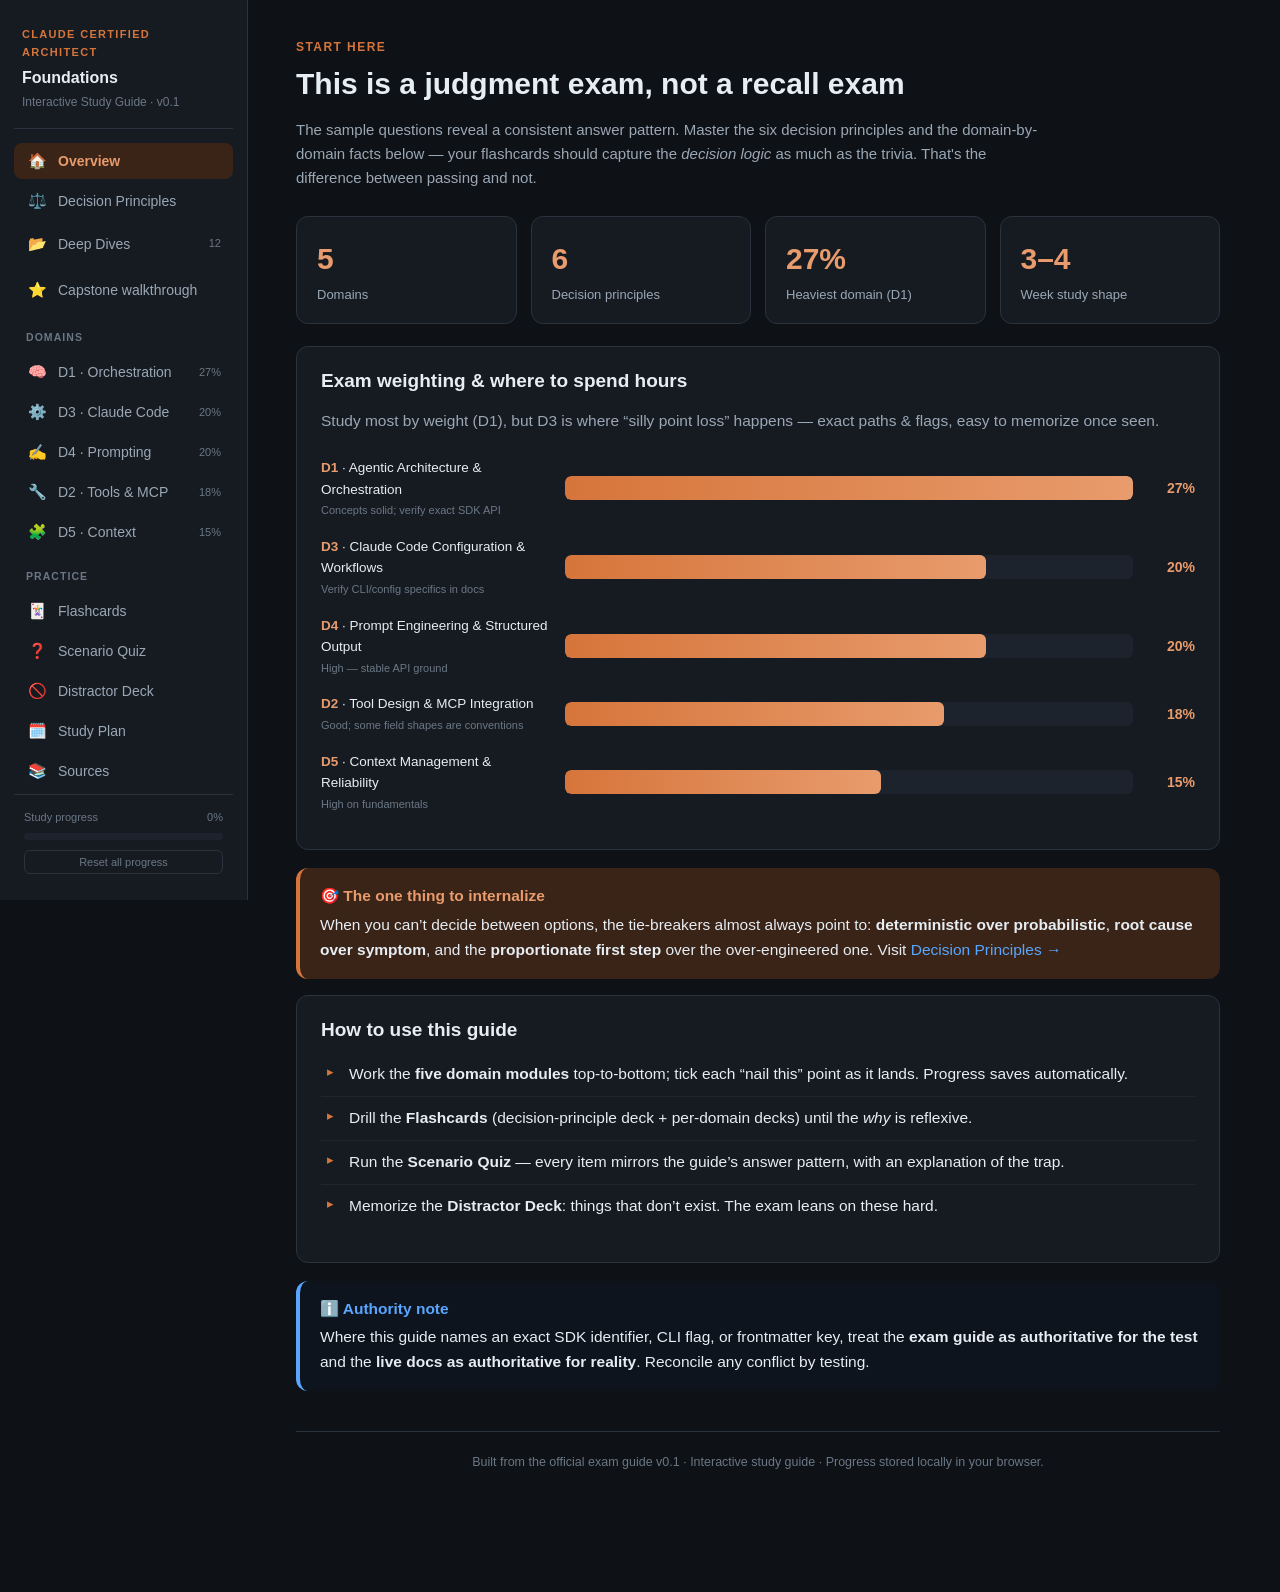
==== commit 2c22ef48: "Add capstone walkthrough: one refund-agent harness mapping all exam concepts A single sample app (ag" ====
--- a/index.html
+++ b/index.html
@@ -211,6 +211,7 @@
     <button class="navbtn active" data-view="home"><span class="ic">🏠</span> Overview</button>
     <button class="navbtn" data-view="principles"><span class="ic">⚖️</span> Decision Principles</button>
     <a class="navbtn" href="deep-dives.html"><span class="ic">📂</span> Deep Dives <span class="wt">12</span></a>
+    <a class="navbtn" href="capstone.html"><span class="ic">⭐</span> Capstone walkthrough</a>
 
     <div class="navgroup">Domains</div>
     <button class="navbtn" data-view="d1"><span class="ic">🧠</span> D1 · Orchestration <span class="wt">27%</span></button>
@@ -700,28 +701,28 @@
   {s:"Customer Support Agent",
    stem:"Refund policy says: never refund a customer who hasn't been identity-verified, and never refund above $500. The agent occasionally violates this. What's the fix?",
    opts:[
-     {t:"Add a programmatic prerequisite gate / hook that blocks the refund tool unless verification passed and amount ≤ $500.", ok:true},
      {t:"Strengthen the system prompt with firmer language about always verifying first.", ok:false},
      {t:"Add few-shot examples of correct refund handling.", ok:false},
+     {t:"Add a programmatic prerequisite gate / hook that blocks the refund tool unless verification passed and amount ≤ $500.", ok:true},
      {t:"Have the model rate its confidence before each refund.", ok:false},
    ],
    why:"Critical business rules need <b>deterministic enforcement</b>. Prompt/few-shot compliance has a non-zero failure rate; self-rated confidence is an unreliable proxy."},
   {s:"Multi-Agent Research",
    stem:"A research coordinator dispatched subagents but the final report missed entire sub-topics (e.g. “creative industries” only covered visual arts). Where's the bug?",
    opts:[
+     {t:"The subagents ignored their instructions — add stricter subagent prompts.", ok:false},
      {t:"The coordinator's topic decomposition was too narrow — fix the decomposition.", ok:true},
-     {t:"The subagents ignored their instructions — add stricter subagent prompts.", ok:false},
      {t:"The context window was too small — switch to a larger-context model.", ok:false},
      {t:"Run more subagents in parallel.", ok:false},
    ],
    why:"<b>Root cause over symptom.</b> The subagents executed their (wrong) assignments correctly; the coordinator handed them an incomplete breakdown."},
   {s:"Developer Productivity",
-   stem:"Two MCP tools — `search_tickets` and `search_docs` — keep getting confused for each other. What's the right FIRST step?",
-   opts:[
-     {t:"Expand each tool's description: inputs, example queries, edge cases, when-to-use vs when-not.", ok:true},
+   stem:"Two MCP tools — search_tickets and search_docs — keep getting confused for each other. What's the right FIRST step?",
+   opts:[
      {t:"Build a routing classifier model in front of the tools.", ok:false},
      {t:"Consolidate them into one mega-tool.", ok:false},
      {t:"Train a fine-tuned model on tool selection.", ok:false},
+     {t:"Expand each tool's description: inputs, example queries, edge cases, when-to-use vs when-not.", ok:true},
    ],
    why:"<b>Proportionate first step.</b> Tool descriptions are the primary selection mechanism — fix those before reaching for classifiers, consolidation, or training."},
   {s:"CI/CD",
@@ -736,26 +737,26 @@
   {s:"CI/CD",
    stem:"Your Claude Code review job in CI hangs forever and never returns. Most likely fix?",
    opts:[
-     {t:"Run it non-interactively with -p / --print.", ok:true},
      {t:"Set a CLAUDE_HEADLESS=1 environment variable.", ok:false},
      {t:"Pass the --batch flag to the CLI.", ok:false},
+     {t:"Run it non-interactively with -p / --print.", ok:true},
      {t:"Increase the CI runner's timeout.", ok:false},
    ],
    why:"The job hangs waiting for interactive input; <code>-p</code>/<code>--print</code> fixes it. <code>CLAUDE_HEADLESS</code> and <code>--batch</code> <b>don't exist</b> — classic distractors."},
   {s:"Claude Code config",
    stem:"A new teammate cloned the repo but Claude isn't following the team's conventions that work fine on your machine. Why?",
    opts:[
-     {t:"The rules live in your user memory (~/.claude/CLAUDE.md), which isn't version-controlled.", ok:true},
      {t:"They need to run /memory to load the rules.", ok:false},
      {t:"The project CLAUDE.md is too long and got truncated.", ok:false},
      {t:"They're missing a .claude/config.json commands array.", ok:false},
+     {t:"The rules live in your user memory (~/.claude/CLAUDE.md), which isn't version-controlled.", ok:true},
    ],
    why:"User-level memory is <b>not shared via VCS</b>. Move shared conventions to project <code>.claude/CLAUDE.md</code>. (<code>.claude/config.json</code> commands array is a non-existent distractor.)"},
   {s:"Claude Code config",
    stem:"You want a convention enforced only when editing test files (**/*.test.tsx) across many directories. Best mechanism?",
    opts:[
+     {t:"A per-directory CLAUDE.md in every folder containing tests.", ok:false},
      {t:"A .claude/rules/ file with YAML frontmatter `paths` glob matching **/*.test.tsx.", ok:true},
-     {t:"A per-directory CLAUDE.md in every folder containing tests.", ok:false},
      {t:"Put it in the always-loaded root CLAUDE.md.", ok:false},
      {t:"A slash command teammates run before editing tests.", ok:false},
    ],
@@ -763,10 +764,10 @@
   {s:"Structured Data Extraction",
    stem:"Your extractor returns valid JSON but occasionally invents a customer email that isn't in the source document. Best mitigation?",
    opts:[
-     {t:"Make the email field nullable/optional so the model returns null when it's absent.", ok:true},
      {t:"Add tool_use with a JSON schema to guarantee correctness.", ok:false},
      {t:"Retry with error feedback until it produces an email.", ok:false},
      {t:"Tell the model to “be accurate and don't hallucinate.”", ok:false},
+     {t:"Make the email field nullable/optional so the model returns null when it's absent.", ok:true},
    ],
    why:"Schema/tool_use fixes <b>syntax, not semantics</b>; retry can't conjure absent info; vague instructions don't calibrate. <b>Nullable fields</b> let the model say “not present.”"},
   {s:"Multi-Agent Research",
@@ -781,12 +782,102 @@
   {s:"Context Management",
    stem:"A long support session is being summarized to save context. What's the danger and the fix?",
    opts:[
+     {t:"Switch to a larger-context model so nothing needs summarizing.", ok:false},
      {t:"Extract numbers/dates/statuses into a persistent “case facts” block kept outside the summarized history.", ok:true},
-     {t:"Switch to a larger-context model so nothing needs summarizing.", ok:false},
      {t:"Summarize aggressively and trust the model to re-derive specifics.", ok:false},
      {t:"Escalate to a human whenever the session gets long.", ok:false},
    ],
    why:"Summarization tends to <b>drop hard facts</b> (numbers, dates, statuses). Pin them in a durable facts block. A bigger window delays — not solves — the loss, and length alone isn't an escalation trigger."},
+  {s:"Agentic Loop",
+   stem:"Your agent sometimes never stops calling tools, and other times stops mid-task. How should loop termination be controlled?",
+   opts:[
+     {t:"Cap the loop at a fixed maximum number of iterations.", ok:false},
+     {t:"Parse the assistant's text for words like “done” or “finished.”", ok:false},
+     {t:"Continue while <code>stop_reason</code> is <code>tool_use</code>; stop when it becomes <code>end_turn</code>.", ok:true},
+     {t:"Stop as soon as any tool returns successfully.", ok:false},
+   ],
+   why:"Loop control is driven by <code>stop_reason</code> — <b>not</b> by parsing assistant text and <b>not</b> by an arbitrary iteration cap (both named anti-patterns)."},
+  {s:"Multi-Agent Research",
+   stem:"A coordinator needs to research five independent companies at the same time. How do you actually run the subagents in parallel?",
+   opts:[
+     {t:"Issue multiple Task tool calls in a single assistant response.", ok:true},
+     {t:"Call Task once and let it fan out to all five automatically.", ok:false},
+     {t:"Raise max_tokens so one response can cover all five sequentially.", ok:false},
+     {t:"Lower the effort level so each subagent finishes faster.", ok:false},
+   ],
+   why:"Parallel subagents = <b>multiple Task calls in one response</b>. Each subagent has isolated context, so pass it what it needs in the prompt."},
+  {s:"Multi-Agent Research",
+   stem:"A subagent the coordinator spawned behaves as if it can't see earlier findings from the main conversation. Why?",
+   opts:[
+     {t:"Its model is smaller and forgot the earlier turns.", ok:false},
+     {t:"The coordinator's context window overflowed.", ok:false},
+     {t:"Subagents need a /memory call to load prior history.", ok:false},
+     {t:"Subagents run with isolated context and don't inherit the coordinator's history — it must be passed in the prompt.", ok:true},
+   ],
+   why:"Hub-and-spoke: subagents have <b>isolated context</b>. Anything they need must be passed explicitly in the Task prompt."},
+  {s:"Tool Design",
+   stem:"A database tool returns zero rows for a perfectly valid query. How should that tool result be represented?",
+   opts:[
+     {t:"Set is_error: true so the model knows something went wrong.", ok:false},
+     {t:"Return the empty result normally — an empty result is not an error.", ok:true},
+     {t:"Retry the query three times before responding.", ok:false},
+     {t:"Escalate to a human because the data is missing.", ok:false},
+   ],
+   why:"Distinguish an <b>access/execution failure</b> from a <b>valid empty result</b>. No rows found is a legitimate answer, not an error to flag or retry."},
+  {s:"Tool Design",
+   stem:"An agent with 18 tools frequently selects the wrong one. Best structural fix?",
+   opts:[
+     {t:"Scope each agent role to only the 4–5 tools it actually needs (least privilege).", ok:true},
+     {t:"Add a “tool_selector” tool that chooses among the 18.", ok:false},
+     {t:"Raise the temperature so it explores more options.", ok:false},
+     {t:"Hide all 18 behind one generic “do_action” tool.", ok:false},
+   ],
+   why:"Too many tools <b>degrades selection reliability</b>. Scope tools per role — least privilege beats piling everything onto one agent."},
+  {s:"CI/CD",
+   stem:"A pre-merge CI check must return a pass/fail verdict before the build can continue. Which API fits?",
+   opts:[
+     {t:"Message Batches API to save 50% on cost.", ok:false},
+     {t:"Batches API with a 24-hour window for safety.", ok:false},
+     {t:"Synchronous Messages API — you need the answer now, blocking the build.", ok:true},
+     {t:"Batches API using multi-turn tool calling.", ok:false},
+   ],
+   why:"<b>Match the API to the latency need.</b> A blocking, answer-now check = sync. Batches has no latency SLA and no multi-turn tool calling."},
+  {s:"Prompt Engineering",
+   stem:"An automated PR reviewer over-flags trivial issues. Best way to improve precision?",
+   opts:[
+     {t:"Tell it to “be conservative and only report high-confidence issues.”", ok:false},
+     {t:"Give explicit criteria: flag only when the claimed behavior contradicts the actual code.", ok:true},
+     {t:"Have it rate each finding's confidence 1–10 and drop the low ones.", ok:false},
+     {t:"Switch to a larger-context model so it sees more of the code.", ok:false},
+   ],
+   why:"<b>Explicit, checkable criteria</b> beat vague confidence language; self-rated confidence is uncalibrated, and a bigger window doesn't sharpen judgment."},
+  {s:"Structured Data Extraction",
+   stem:"You constrain extraction with tool_use + a JSON schema. An invoice's line items (40 + 30) don't equal the stated total (100). Why didn't the schema catch it?",
+   opts:[
+     {t:"The schema was missing additionalProperties: false.", ok:false},
+     {t:"The model refused — check stop_reason.", ok:false},
+     {t:"You needed strict: true on the tool.", ok:false},
+     {t:"Schemas enforce shape/syntax, not semantics — a sum that doesn't add up is still schema-valid.", ok:true},
+   ],
+   why:"<code>tool_use</code> + schema eliminates <b>syntax</b> errors, not <b>semantic</b> ones. Validate cross-field math (totals, dates) in your own code."},
+  {s:"Reliability &amp; Escalation",
+   stem:"A frustrated customer is venting, but their request is within policy and the agent can resolve it. Should the agent escalate?",
+   opts:[
+     {t:"Yes — negative sentiment is a reliable signal to bring in a human.", ok:false},
+     {t:"Yes — escalate so a human can calm them down.", ok:false},
+     {t:"No — resolve it; escalate on policy gaps, explicit requests, or inability to progress, not on sentiment.", ok:true},
+     {t:"Ask the model to rate its confidence and escalate if it's below 7.", ok:false},
+   ],
+   why:"Don't escalate on <b>sentiment</b> or <b>self-rated confidence</b>. Escalate on an explicit human request, a policy gap/ambiguity, or genuine inability to progress."},
+  {s:"Human Review",
+   stem:"An extraction pipeline reports 97% aggregate field accuracy, yet reviewers keep hitting bad records. Most likely issue and the right check?",
+   opts:[
+     {t:"Aggregate hides a weak segment — check accuracy by document type and field with stratified sampling.", ok:true},
+     {t:"97% is fine; the reviewers are being too strict.", ok:false},
+     {t:"Raise max_tokens so extraction has more room to work.", ok:false},
+     {t:"Have the model self-report per-field confidence and trust it.", ok:false},
+   ],
+   why:"An aggregate number can <b>hide a bad segment</b> (e.g. one doc type at 60%). Use field-level accuracy calibrated on a labeled set with stratified sampling; self-reported confidence is uncalibrated."},
 ];
 
 const DISTRACTORS = [
